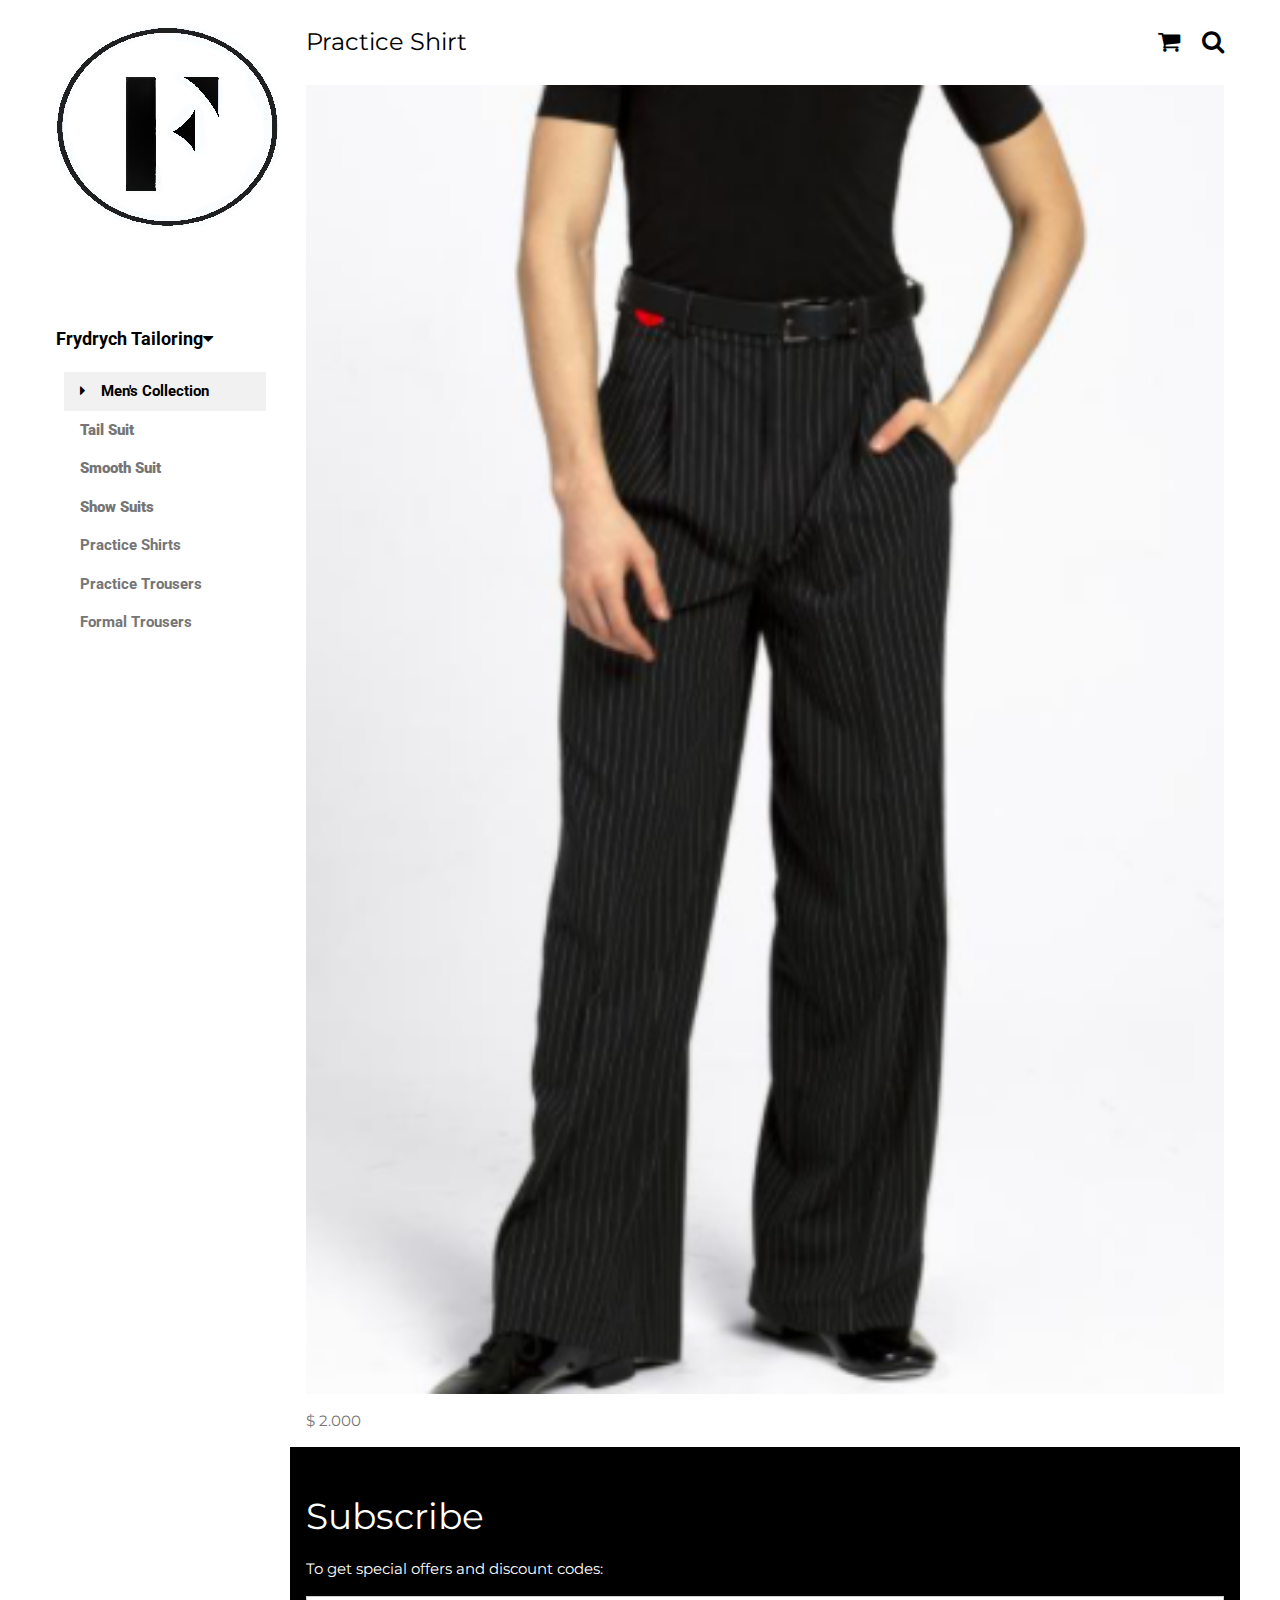
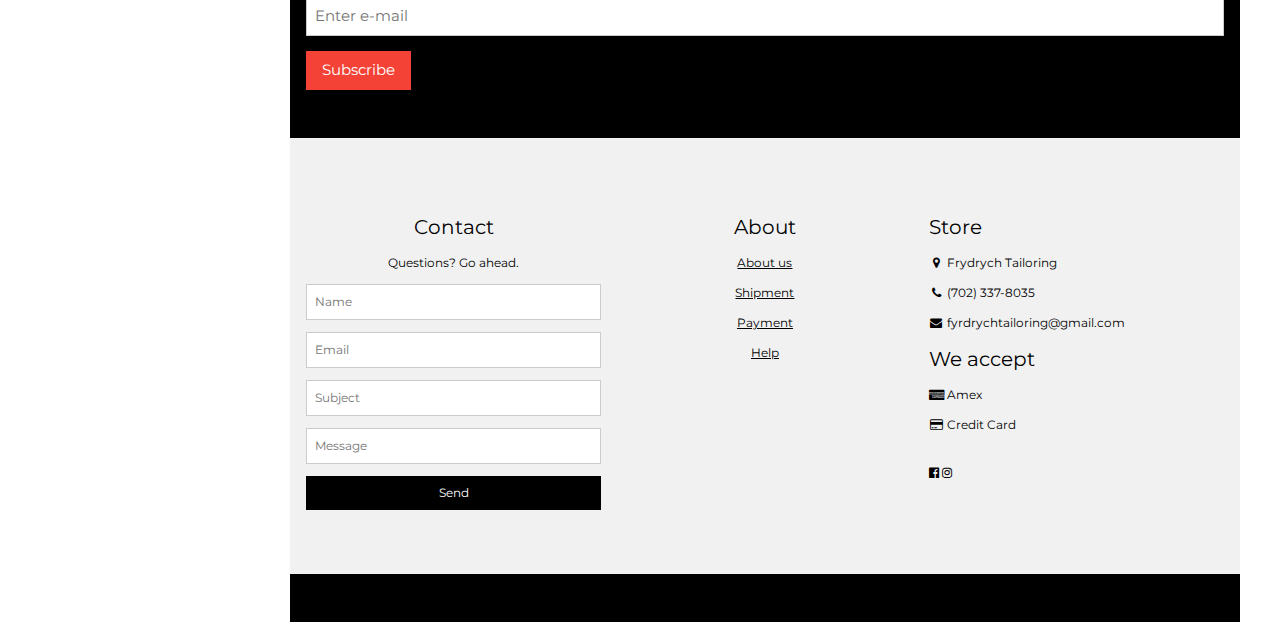
==== formaltrousers.html @ 4a770610 "everything from atom" ====
<!DOCTYPE html>
<html>
<title>Tail Suits</title>
<meta charset="UTF-8">
<meta name="viewport" content="width=device-width, initial-scale=1">
<link rel="stylesheet" href="https://www.w3schools.com/w3css/4/w3.css">
<link rel="stylesheet" href="https://fonts.googleapis.com/css?family=Roboto">
<link rel="stylesheet" href="https://fonts.googleapis.com/css?family=Montserrat">
<link rel="stylesheet" href="https://cdnjs.cloudflare.com/ajax/libs/font-awesome/4.7.0/css/font-awesome.min.css">
<style>
.w3-sidebar a {font-family: "Roboto", sans-serif}
body,h1,h2,h3,h4,h5,h6,.w3-wide {font-family: "Montserrat", sans-serif;}
</style>
<body class="w3-content" style="max-width:1200px">

<!-- Sidebar/menu -->
<nav class="w3-sidebar w3-bar-block w3-white w3-collapse w3-top" style="z-index:3;width:250px" id="mySidebar">
  <div class="w3-container w3-display-container w3-padding-16">
    <i onclick="w3_close()" class="fa fa-remove w3-hide-large w3-button w3-display-topright"></i>
    <h3 class="w3-wide"><b> <img src="frydrych2/f logo (1).png" alt=""> </b></h3>
  </div>
  <div class="w3-padding-64 w3-large w3-text-grey" style="font-weight:bold">
    <a onclick="myAccFunc()" href="javascript:void(0)" class="w3-button w3-block w3-white w3-left-align" id="myBtn">
      Frydrych Tailoring<i class="fa fa-caret-down"></i>
    </a>
    <div id="demoAcc" class="w3-bar-block w3-hide w3-padding-large w3-medium">
      <a href="#" class="w3-bar-item w3-button w3-light-grey"><i class="fa fa-caret-right w3-margin-right"></i>Men's Collection</a>
      <a href="tailsuit.html" class="w3-bar-item w3-button"> <strong>Tail Suit</strong> </a>
      <a href="smoothsuit.html" class="w3-bar-item w3-button"> <strong>Smooth Suit</strong> </a>
      <a href="showsuit.html" class="w3-bar-item w3-button"> <strong>Show Suits</strong> </a>
      <a href="practiceshirt.html" class="w3-bar-item w3-button">Practice Shirts</a>
      <a href="practicetrousers.html" class="w3-bar-item w3-button">Practice Trousers</a>
      <a href="formaltrousers.html" class="w3-bar-item w3-button">Formal Trousers</a>

    </div>
  </div>
</nav>

<!-- Top menu on small screens -->
<!-- Top menu on small screens -->
<header class="w3-bar w3-top w3-hide-large w3-black w3-xlarge">
  <div class="w3-bar-item w3-padding-24 w3-wide">LOGO</div>
  <a href="javascript:void(0)" class="w3-bar-item w3-button w3-padding-24 w3-right" onclick="w3_open()"><i class="fa fa-bars"></i></a>
</header>

<!-- Overlay effect when opening sidebar on small screens -->
<div class="w3-overlay w3-hide-large" onclick="w3_close()" style="cursor:pointer" title="close side menu" id="myOverlay"></div>

<!-- !PAGE CONTENT! -->
<div class="w3-main" style="margin-left:250px">

  <!-- Push down content on small screens -->
  <div class="w3-hide-large" style="margin-top:83px"></div>

  <!-- Top header -->
  <header class="w3-container w3-xlarge">
    <p class="w3-left">Practice Shirt</p>
    <p class="w3-right">
      <i class="fa fa-shopping-cart w3-margin-right"></i>
      <i class="fa fa-search"></i>
    </p>
  </header>

  <!-- Image header -->
  <div class="w3-display-container w3-container">
    <img src="frydrych2\formal trousers.png" alt="Jeans" style="width:100%">
    <div class="w3-display-topleft w3-text-white" style="padding:24px 48px">


    </div>
  </div>

  <div class="w3-container w3-text-grey" id="jeans">
    <p>$ 2.000</p>
  </div>


  <!-- Subscribe section -->
  <div class="w3-container w3-black w3-padding-32">
    <h1>Subscribe</h1>
    <p>To get special offers and discount codes:</p>
    <p><input class="w3-input w3-border" type="text" placeholder="Enter e-mail" style="width:100%"></p>
    <button type="button" class="w3-button w3-red w3-margin-bottom">Subscribe</button>
  </div>

  <!-- Footer -->
  <footer class="w3-padding-64 w3-light-grey w3-small w3-center" id="footer">
    <div class="w3-row-padding">
      <div class="w3-col s4">
        <h4>Contact</h4>
        <p>Questions? Go ahead.</p>
        <form action="/action_page.php" target="_blank">
          <p><input class="w3-input w3-border" type="text" placeholder="Name" name="Name" required></p>
          <p><input class="w3-input w3-border" type="text" placeholder="Email" name="Email" required></p>
          <p><input class="w3-input w3-border" type="text" placeholder="Subject" name="Subject" required></p>
          <p><input class="w3-input w3-border" type="text" placeholder="Message" name="Message" required></p>
          <button type="submit" class="w3-button w3-block w3-black">Send</button>
        </form>
      </div>

      <div class="w3-col s4">
        <h4>About</h4>
        <p><a href="#">About us</a></p>
        <p><a href="#">Shipment</a></p>
        <p><a href="#">Payment</a></p>
        <p><a href="#">Help</a></p>
      </div>

      <div class="w3-col s4 w3-justify">
        <h4>Store</h4>
        <p><i class="fa fa-fw fa-map-marker"></i> Frydrych Tailoring</p>
        <p><i class="fa fa-fw fa-phone"></i> (702) 337-8035</p>
        <p><i class="fa fa-fw fa-envelope"></i> fyrdrychtailoring@gmail.com</p>
        <h4>We accept</h4>
        <p><i class="fa fa-fw fa-cc-amex"></i> Amex</p>
        <p><i class="fa fa-fw fa-credit-card"></i> Credit Card</p>
        <br>
        <a href="https://www.facebook.com/TailorFrydrych"><i class="fa fa-facebook-official w3-hover-opacity"></i></a>
        <a href="https://www.instagram.com/frydrych_tailor/"><i class="fa fa-instagram w3-hover-opacity"></i></a>
      </div>
    </div>
  </footer>

  <div class="w3-black w3-center w3-padding-24"><a href="https://www.w3schools.com/w3css/default.asp" title="W3.CSS" target="_blank" class="w3-hover-opacity"></a></div>

  <!-- End page content -->
</div>

<!-- Newsletter Modal -->
<div id="newsletter" class="w3-modal">
  <div class="w3-modal-content w3-animate-zoom" style="padding:32px">
    <div class="w3-container w3-white w3-center">
      <i onclick="document.getElementById('newsletter').style.display='none'" class="fa fa-remove w3-right w3-button w3-transparent w3-xxlarge"></i>
      <h2 class="w3-wide">NEWSLETTER</h2>
      <p>Join our mailing list to receive updates on new arrivals and special offers.</p>
      <p><input class="w3-input w3-border" type="text" placeholder="Enter e-mail"></p>
      <button type="button" class="w3-button w3-padding-large w3-red w3-margin-bottom" onclick="document.getElementById('newsletter').style.display='none'">Subscribe</button>
    </div>
  </div>
</div>

<script>
// Accordion
function myAccFunc() {
  var x = document.getElementById("demoAcc");
  if (x.className.indexOf("w3-show") == -1) {
    x.className += " w3-show";
  } else {
    x.className = x.className.replace(" w3-show", "");
  }
}

// Click on the "Jeans" link on page load to open the accordion for demo purposes
document.getElementById("myBtn").click();


// Open and close sidebar
function w3_open() {
  document.getElementById("mySidebar").style.display = "block";
  document.getElementById("myOverlay").style.display = "block";
}

function w3_close() {
  document.getElementById("mySidebar").style.display = "none";
  document.getElementById("myOverlay").style.display = "none";
}
</script>

</body>
</html>
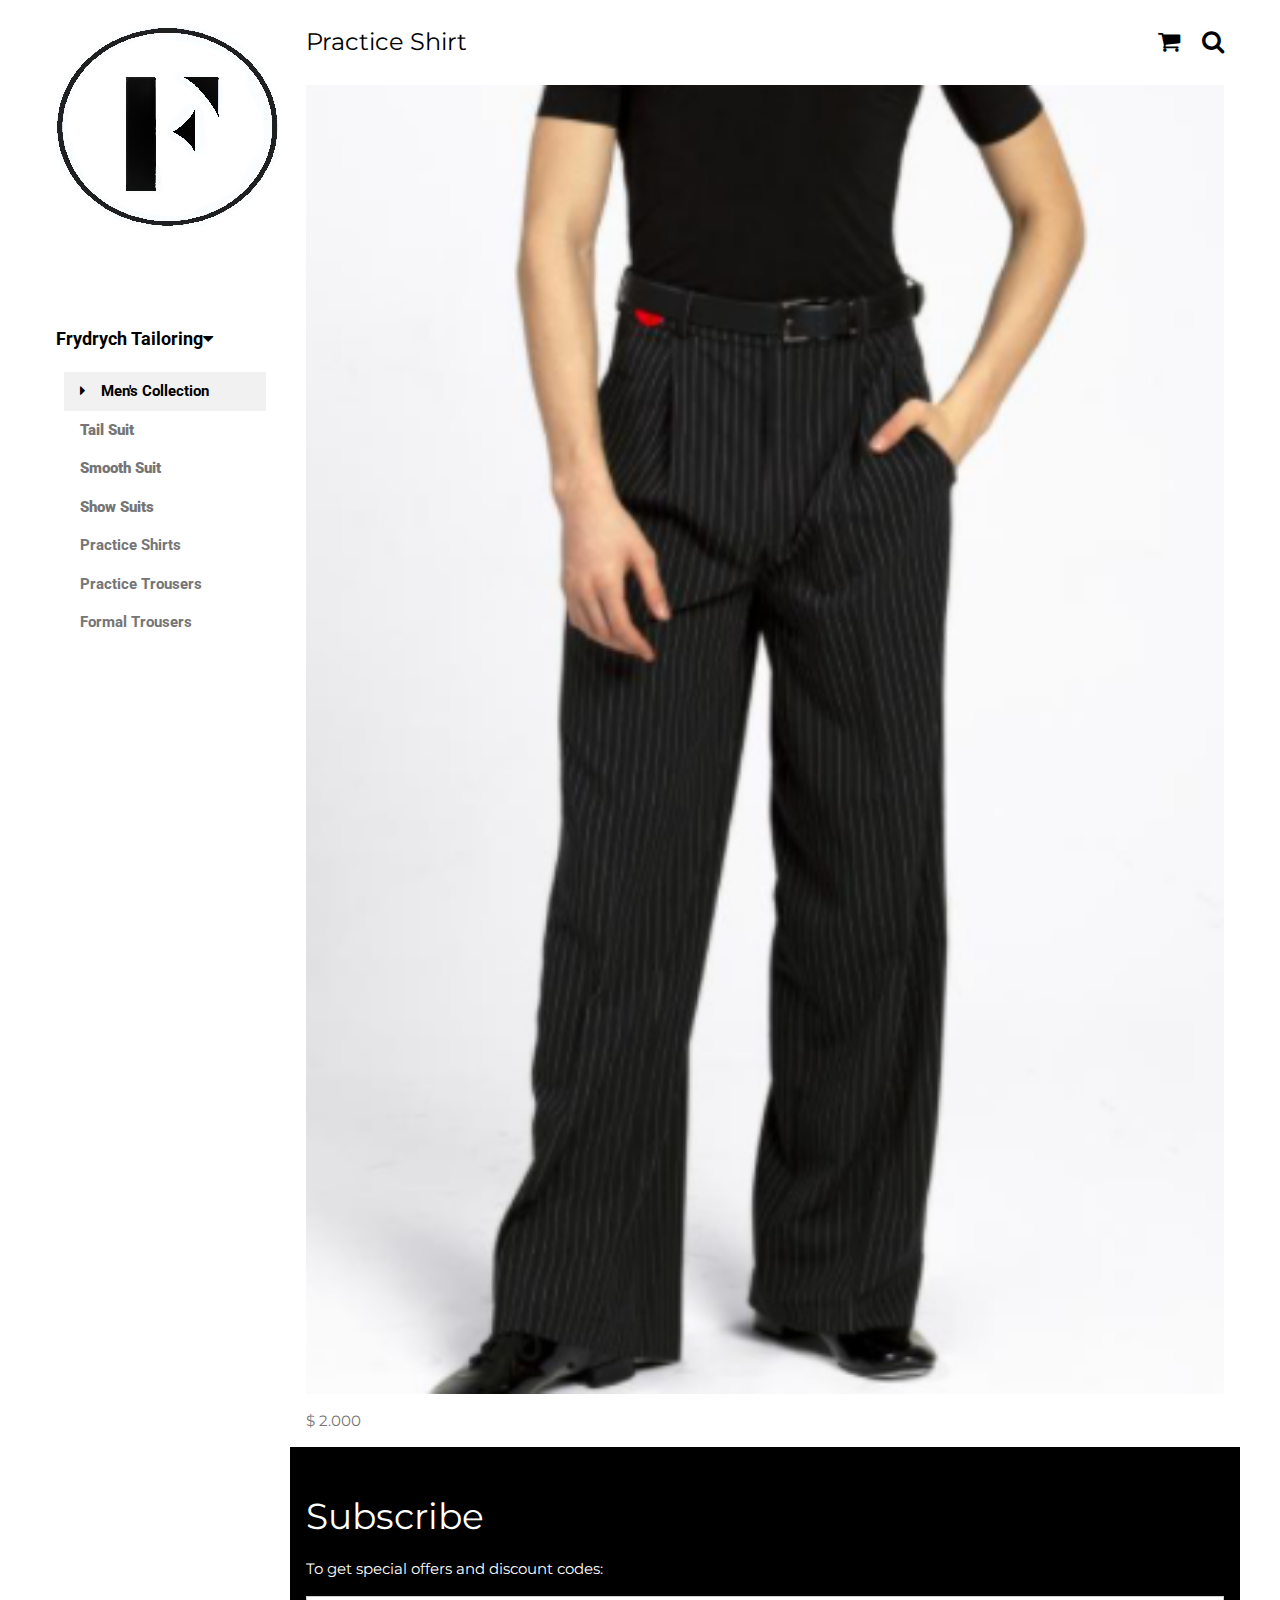
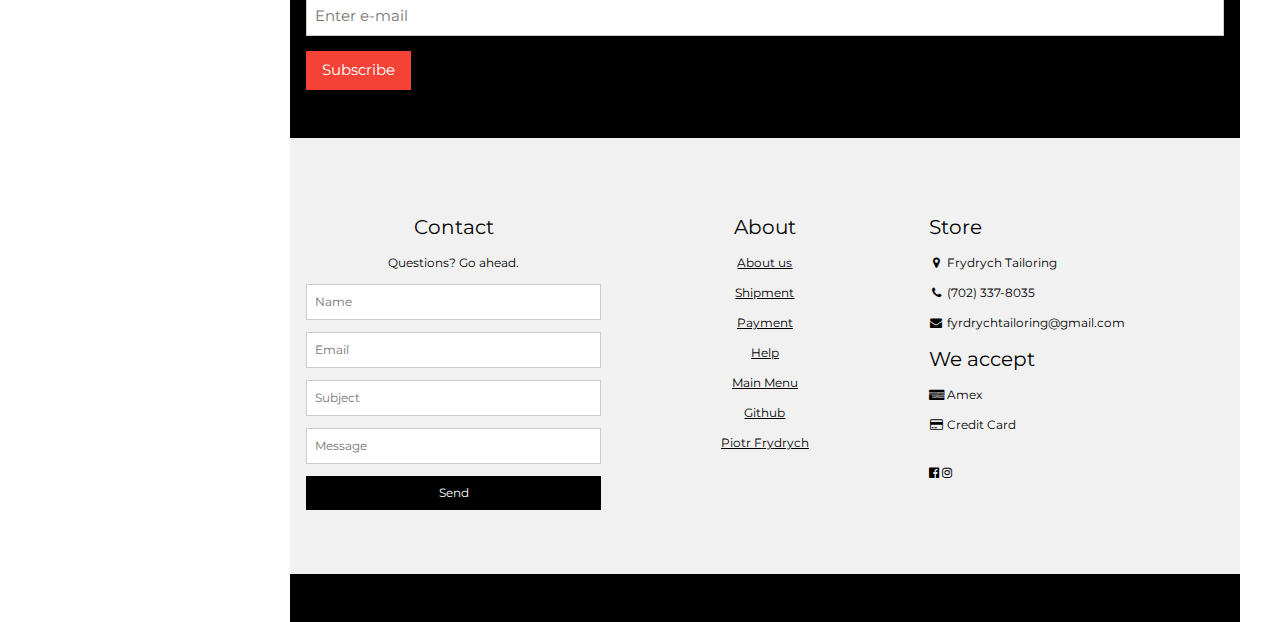
==== commit a20cdaa0: "Added Github link and links to other pages" ====
--- a/formaltrousers.html
+++ b/formaltrousers.html
@@ -39,7 +39,7 @@
 <!-- Top menu on small screens -->
 <!-- Top menu on small screens -->
 <header class="w3-bar w3-top w3-hide-large w3-black w3-xlarge">
-  <div class="w3-bar-item w3-padding-24 w3-wide">LOGO</div>
+  <div class="w3-bar-item w3-padding-24 w3-wide"><img src="frydrych2/f logo inverted.png" width="70px" alt=""></div>
   <a href="javascript:void(0)" class="w3-bar-item w3-button w3-padding-24 w3-right" onclick="w3_open()"><i class="fa fa-bars"></i></a>
 </header>
 
@@ -104,6 +104,9 @@
         <p><a href="#">Shipment</a></p>
         <p><a href="#">Payment</a></p>
         <p><a href="#">Help</a></p>
+        <p><a href="random2-2.html">Main Menu</a></p>
+        <p><a href="https://github.com/robertmcshinsky/frydrych.git">Github</a></p>
+        <p><a href="random2.html">Piotr Frydrych</a></p>
       </div>
 
       <div class="w3-col s4 w3-justify">
@@ -150,7 +153,7 @@
   }
 }
 
-// Click on the "Jeans" link on page load to open the accordion for demo purposes
+// Click on the "" link on page load to open the accordion for demo purposes
 document.getElementById("myBtn").click();
 
 
